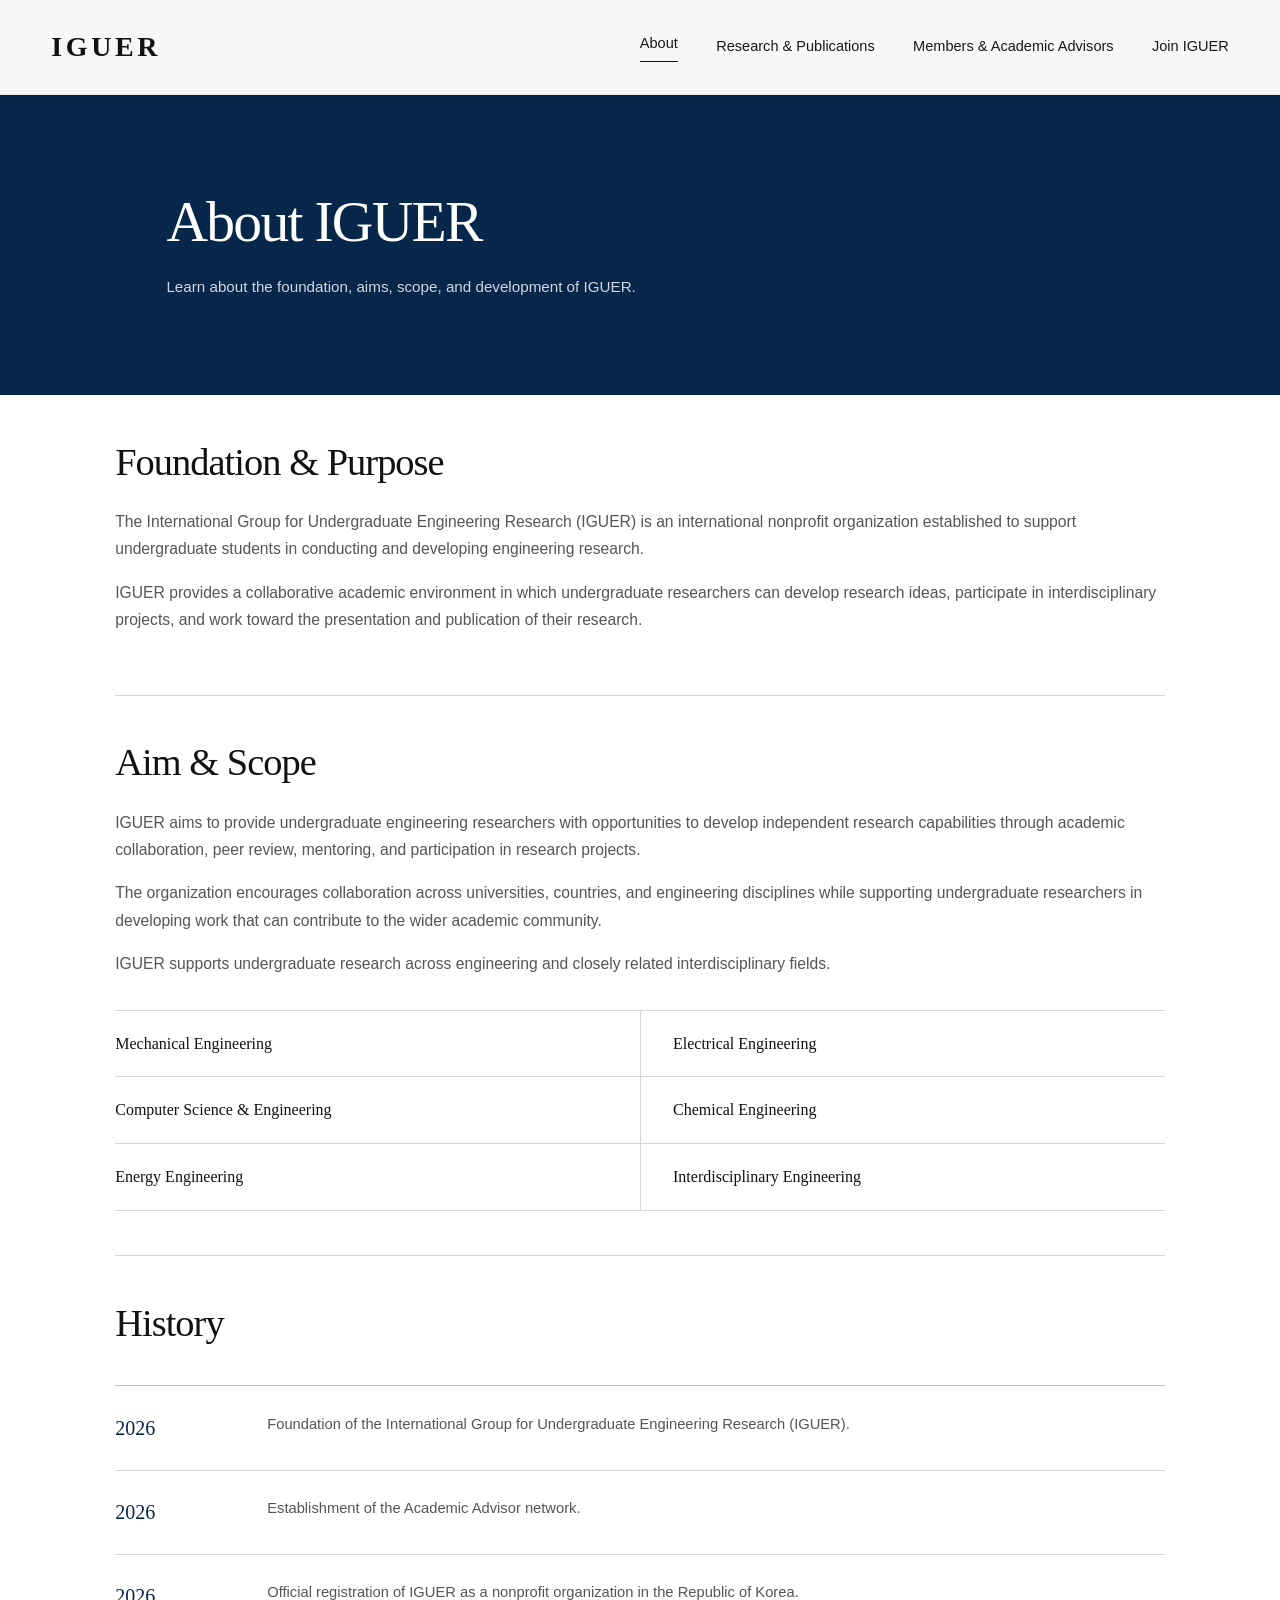
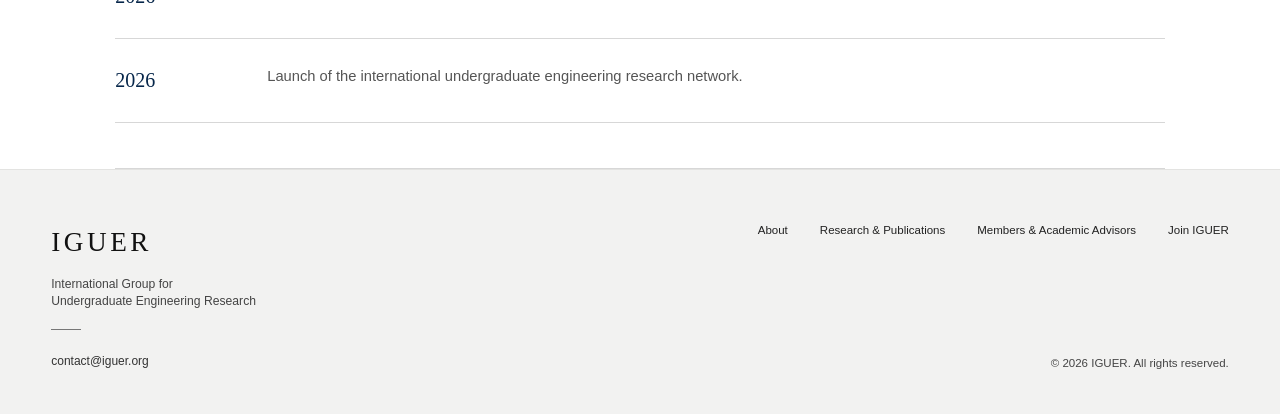
==== about.html @ 3808f903 "Update about.html" ====
<!DOCTYPE html>
<html lang="en">
<head>
    <meta charset="UTF-8">
    <meta name="viewport" content="width=device-width, initial-scale=1.0">

    <title>About IGUER | International Group for Undergraduate Engineering Research</title>

    <meta name="description"
          content="Learn about the foundation, aims, scope, and history of the International Group for Undergraduate Engineering Research (IGUER).">

    <link rel="stylesheet" href="style.css">
</head>

<body>

    <!-- TOP NAVIGATION -->
    <header class="site-header">
        <nav class="navbar">

            <a href="index.html" class="brand">IGUER</a>

            <div class="nav-links">
                <a href="about.html" class="active">About</a>
                <a href="research.html">Research &amp; Publications</a>
                <a href="members.html">Members &amp; Academic Advisors</a>
                <a href="#">Join IGUER</a>
            </div>

        </nav>
    </header>


    <!-- ABOUT HERO -->
    <section class="page-hero">
        <div class="page-hero-content">

            <h1>About IGUER</h1>

            <p>
                Learn about the foundation, aims, scope,
                and development of IGUER.
            </p>

        </div>
    </section>


    <!-- ABOUT CONTENT -->
    <main class="about-main">


        <!-- FOUNDATION & PURPOSE -->
        <section class="about-section">

            <div class="about-content">

                <h2>Foundation &amp; Purpose</h2>

                <p>
                    The International Group for Undergraduate Engineering
                    Research (IGUER) is an international nonprofit organization
                    established to support undergraduate students in conducting
                    and developing engineering research.
                </p>

                <p>
                    IGUER provides a collaborative academic environment in which
                    undergraduate researchers can develop research ideas,
                    participate in interdisciplinary projects, and work toward
                    the presentation and publication of their research.
                </p>

            </div>

        </section>


        <!-- AIM & SCOPE -->
        <section class="about-section">

            <div class="about-content">

                <h2>Aim &amp; Scope</h2>

                <p>
                    IGUER aims to provide undergraduate engineering researchers
                    with opportunities to develop independent research capabilities
                    through academic collaboration, peer review, mentoring, and
                    participation in research projects.
                </p>

                <p>
                    The organization encourages collaboration across universities,
                    countries, and engineering disciplines while supporting
                    undergraduate researchers in developing work that can contribute
                    to the wider academic community.
                </p>

                <p>
                    IGUER supports undergraduate research across engineering
                    and closely related interdisciplinary fields.
                </p>


                <!-- RESEARCH FIELDS -->
                <div class="scope-grid">

                    <div>Mechanical Engineering</div>

                    <div>Electrical Engineering</div>

                    <div>Computer Science &amp; Engineering</div>

                    <div>Chemical Engineering</div>

                    <div>Energy Engineering</div>

                    <div>Interdisciplinary Engineering</div>

                </div>

            </div>

        </section>


        <!-- HISTORY -->
        <section class="about-section">

            <div class="about-content">

                <h2>History</h2>

                <div class="timeline">


                    <div class="timeline-item">

                        <div class="timeline-year">
                            2026
                        </div>

                        <div class="timeline-description">
                            Foundation of the International Group for
                            Undergraduate Engineering Research (IGUER).
                        </div>

                    </div>


                    <div class="timeline-item">

                        <div class="timeline-year">
                            2026
                        </div>

                        <div class="timeline-description">
                            Establishment of the Academic Advisor network.
                        </div>

                    </div>


                    <div class="timeline-item">

                        <div class="timeline-year">
                            2026
                        </div>

                        <div class="timeline-description">
                            Official registration of IGUER as a nonprofit
                            organization in the Republic of Korea.
                        </div>

                    </div>


                    <div class="timeline-item">

                        <div class="timeline-year">
                            2026
                        </div>

                        <div class="timeline-description">
                            Launch of the international undergraduate
                            engineering research network.
                        </div>

                    </div>


                </div>

            </div>

        </section>


    </main>


    <!-- FOOTER -->
    <footer class="site-footer">

        <div class="footer-inner">


            <!-- ORGANIZATION -->
            <div class="footer-identity">

                <strong>IGUER</strong>

                <p>
                    International Group for<br>
                    Undergraduate Engineering Research
                </p>

                <div class="footer-line"></div>

                <a href="mailto:contact@iguer.org">
                    contact@iguer.org
                </a>

            </div>


            <!-- FOOTER NAVIGATION -->
            <div class="footer-right">

                <nav class="footer-nav">

                    <a href="about.html">
                        About
                    </a>

                    <a href="research.html">
                        Research &amp; Publications
                    </a>

                    <a href="members.html">
                        Members &amp; Academic Advisors
                    </a>

                    <a href="#">
                        Join IGUER
                    </a>

                </nav>


                <p class="copyright">
                    © 2026 IGUER. All rights reserved.
                </p>

            </div>


        </div>

    </footer>


</body>
</html>
---- style.css ----
/* =========================
   GLOBAL
========================= */

* {
    box-sizing: border-box;
    margin: 0;
    padding: 0;
}

html {
    scroll-behavior: smooth;
}

body {
    background: #ffffff;
    color: #111111;
    font-family: Arial, Helvetica, sans-serif;
    line-height: 1.6;
}

a {
    color: inherit;
}


/* =========================
   TOP HEADER
========================= */

.site-header {
    background: #f7f7f5;
    border-bottom: 1px solid #e5e5e2;
}

.navbar {
    width: min(1380px, 92%);
    height: 94px;
    margin: 0 auto;

    display: flex;
    align-items: center;
    justify-content: space-between;
}

.brand {
    color: #111111;
    font-family: Georgia, "Times New Roman", serif;
    font-size: 1.75rem;
    font-weight: 600;
    letter-spacing: 0.13em;
    text-decoration: none;
}

.nav-links {
    display: flex;
    align-items: center;
    gap: clamp(1.5rem, 3vw, 3.4rem);
}

.nav-links a {
    color: #181818;
    font-size: 0.91rem;
    font-weight: 400;
    text-decoration: none;
}

.nav-links a:hover {
    opacity: 0.55;
}


/* =========================
   HERO
========================= */

.hero {
    min-height: 600px;
    background: #06264a;
    color: #ffffff;

    display: flex;
    align-items: center;
}

.hero-content {
    width: min(1380px, 88%);
    margin: 0 auto;
    padding: 7rem 0;
}

.hero h1 {
    max-width: 950px;

    font-family: Georgia, "Times New Roman", serif;
    font-size: clamp(3.3rem, 5.3vw, 5.5rem);
    font-weight: 400;
    line-height: 1.08;
    letter-spacing: -0.035em;
}

.hero-line {
    width: 48px;
    height: 1px;

    margin: 2.7rem 0 2.5rem;

    background: rgba(255, 255, 255, 0.9);
}

.hero-description {
    max-width: 620px;

    color: rgba(255, 255, 255, 0.91);

    font-size: 1.05rem;
    font-weight: 400;
    line-height: 1.8;
}


/* =========================
   HOME GRID
========================= */

.home-grid {
    width: min(1420px, 92%);
    margin: 0 auto;

    display: grid;
    grid-template-columns: 1fr 1fr 1fr;
    gap: 4rem;

    padding: 5.5rem 0 6rem;
}

.home-column {
    min-width: 0;
}


/* =========================
   SECTION HEADINGS
========================= */

.section-header {
    min-height: 46px;

    display: flex;
    align-items: baseline;
    justify-content: space-between;
    gap: 1rem;
}

.section-header h2 {
    font-family: Georgia, "Times New Roman", serif;
    font-size: clamp(1.65rem, 2vw, 2.15rem);
    font-weight: 400;
    line-height: 1.15;
    letter-spacing: -0.025em;
}

.section-header a,
.bottom-link {
    color: #174d78;

    font-size: 0.75rem;
    font-weight: 500;
    white-space: nowrap;

    text-decoration: none;
}

.section-header a:hover,
.bottom-link:hover {
    text-decoration: underline;
}

.section-rule {
    width: 100%;
    height: 1px;

    margin: 1.4rem 0 0;

    background: #a9a9a9;
}

.item-rule {
    width: 100%;
    height: 1px;

    background: #dddddd;
}


/* =========================
   EVENT
========================= */

.event {
    min-height: 245px;

    display: grid;
    grid-template-columns: 105px 1fr;
    gap: 1.6rem;

    padding: 2.3rem 0;
}

.event-date {
    display: flex;
    flex-direction: column;
}

.month {
    font-family: Georgia, "Times New Roman", serif;
    font-size: 0.85rem;
}

.day {
    color: #163d66;

    font-family: Georgia, "Times New Roman", serif;
    font-size: 2rem;
    line-height: 1.2;
}

.year {
    margin-top: 0.45rem;

    font-family: Georgia, "Times New Roman", serif;
    font-size: 0.8rem;
}

.event-content h3 {
    font-family: Georgia, "Times New Roman", serif;
    font-size: 1.05rem;
    font-weight: 400;
    line-height: 1.45;
}

.event-content p {
    margin-top: 1.8rem;

    color: #666666;

    font-size: 0.76rem;
    line-height: 1.7;
}


/* =========================
   PUBLICATIONS
========================= */

.publication {
    padding: 1.9rem 0;
}

.publication h3 {
    font-family: Georgia, "Times New Roman", serif;
    font-size: 1rem;
    font-weight: 400;
    line-height: 1.4;
}

.journal {
    margin-top: 0.45rem;

    color: #555555;

    font-family: Georgia, "Times New Roman", serif;
    font-size: 0.78rem;
    font-style: italic;
}

.year-small {
    margin-top: 0.2rem;

    color: #555555;

    font-size: 0.75rem;
}


/* =========================
   RESEARCH
========================= */

.research {
    padding: 2rem 0;
}

.category {
    margin-bottom: 1.2rem;

    color: #174d78;

    font-size: 0.68rem;
    font-weight: 600;
    letter-spacing: 0.02em;
}

.research-title-row {
    display: flex;
    align-items: center;
    justify-content: space-between;
    gap: 1rem;
}

.research h3 {
    font-family: Georgia, "Times New Roman", serif;
    font-size: 1rem;
    font-weight: 400;
    line-height: 1.45;
}

.status {
    flex-shrink: 0;

    padding: 0.38rem 0.55rem;

    border: 1px solid #bcbcbc;
    border-radius: 2px;

    color: #333333;

    font-size: 0.61rem;
    font-weight: 500;
    letter-spacing: 0.03em;

    white-space: nowrap;
}

.bottom-link {
    display: inline-block;
    margin-top: 1.9rem;
}


/* =========================
   FOOTER
========================= */

.site-footer {
    background: #f2f2f1;
    border-top: 1px solid #e3e3e1;
}

.footer-inner {
    width: min(1420px, 92%);
    min-height: 230px;

    margin: 0 auto;
    padding: 3.2rem 0 2.6rem;

    display: flex;
    justify-content: space-between;
    gap: 4rem;
}

.footer-identity strong {
    display: block;

    color: #111111;

    font-family: Georgia, "Times New Roman", serif;
    font-size: 1.7rem;
    font-weight: 500;
    letter-spacing: 0.13em;
}

.footer-identity p {
    margin-top: 0.7rem;

    color: #444444;

    font-size: 0.76rem;
    line-height: 1.45;
}

.footer-line {
    width: 30px;
    height: 1px;

    margin: 1.1rem 0;

    background: #777777;
}

.footer-identity a {
    color: #333333;

    font-size: 0.75rem;

    text-decoration: none;
}

.footer-right {
    display: flex;
    flex-direction: column;
    align-items: flex-end;
    justify-content: space-between;
}

.footer-nav {
    display: flex;
    gap: 2rem;
}

.footer-nav a {
    color: #222222;

    font-size: 0.72rem;

    text-decoration: none;
}

.footer-nav a:hover {
    opacity: 0.55;
}

.copyright {
    color: #444444;
    font-size: 0.72rem;
}


/* =========================
   TABLET
========================= */

@media (max-width: 1100px) {

    .nav-links {
        gap: 1.25rem;
    }

    .nav-links a {
        font-size: 0.8rem;
    }

    .home-grid {
        grid-template-columns: 1fr 1fr;
    }

    .home-column:last-child {
        grid-column: 1 / -1;
    }

    .footer-nav {
        flex-wrap: wrap;
        justify-content: flex-end;
    }
}


/* =========================
   MOBILE
========================= */

@media (max-width: 760px) {

    .navbar {
        height: 76px;
    }

    .nav-links {
        display: none;
    }

    .hero {
        min-height: 520px;
    }

    .hero-content {
        width: 88%;
        padding: 5rem 0;
    }

    .hero h1 {
        font-size: clamp(2.6rem, 11vw, 4rem);
    }

    .hero-description {
        font-size: 0.95rem;
    }

    .home-grid {
        width: 88%;

        grid-template-columns: 1fr;
        gap: 5rem;

        padding: 4rem 0;
    }

    .home-column:last-child {
        grid-column: auto;
    }

    .footer-inner {
        width: 88%;

        flex-direction: column;
    }

    .footer-right {
        align-items: flex-start;
        gap: 2.5rem;
    }

    .footer-nav {
        display: none;
    }
}

/* =========================
   ABOUT PAGE
========================= */

.page-hero {
    min-height: 300px;
    background: #06264a;
    color: #ffffff;

    display: flex;
    align-items: center;
}

.page-hero-content {
    width: min(1380px, 74%);
    margin: 0 auto;
}

.page-hero h1 {
    font-family: Georgia, "Times New Roman", serif;
    font-size: clamp(3rem, 4.5vw, 4.8rem);
    font-weight: 400;
    line-height: 1.1;
    letter-spacing: -0.03em;
}

.page-hero p {
    max-width: 600px;
    margin-top: 1.3rem;

    color: rgba(255, 255, 255, 0.82);

    font-size: 0.95rem;
    line-height: 1.7;
}


/* ABOUT CONTENT */

.about-main {
    width: min(1380px, 82%);
    margin: 0 auto;
}

.about-section {
    padding: 2.8rem 0;
    border-bottom: 1px solid #d7d7d7;
}

.about-number {
    color: #888888;

    font-size: 0.72rem;
    font-weight: 600;
    letter-spacing: 0.12em;
}

.about-content {
    width: 100%;
    max-width: 1200px;
}

.about-content h2 {
    margin-bottom: 1.5rem;

    font-family: Georgia, "Times New Roman", serif;
    font-size: clamp(2rem, 3vw, 3rem);
    font-weight: 400;
    line-height: 1.15;
    letter-spacing: -0.025em;
}

.about-content > p {
    max-width: 1100px;
    margin-bottom: 1rem;

    color: #555555;
    font-size: 0.98rem;
    line-height: 1.75;
}

/* SCOPE */

.scope-grid {
    width: 100%;
    max-width: 1100px;

    display: grid;
    grid-template-columns: 1fr 1fr;

    margin-top: 2rem;

    border-top: 1px solid #d7d7d7;
}

.scope-grid div {
    padding: 1.25rem 0;

    border-bottom: 1px solid #d7d7d7;

    font-family: Georgia, "Times New Roman", serif;
    font-size: 1rem;
}

.scope-grid div:nth-child(odd) {
    padding-right: 2rem;
}

.scope-grid div:nth-child(even) {
    padding-left: 2rem;
    border-left: 1px solid #d7d7d7;
}


/* HISTORY */

.timeline {
    width: 100%;
    max-width: 1100px;

    margin-top: 2.5rem;

    border-top: 1px solid #bdbdbd;
}

.timeline-item {
    display: grid;
    grid-template-columns: 120px 1fr;
    gap: 2rem;

    padding: 1.6rem 0;

    border-bottom: 1px solid #d7d7d7;
}

.timeline-year {
    color: #06264a;

    font-family: Georgia, "Times New Roman", serif;
    font-size: 1.25rem;
}

.timeline-description {
    color: #555555;

    font-size: 0.92rem;
    line-height: 1.7;
}


/* ACTIVE NAVIGATION */

.nav-links a.active {
    padding-bottom: 0.35rem;
    border-bottom: 1px solid #111111;
}


/* ABOUT MOBILE */

@media (max-width: 760px) {

    .page-hero {
        min-height: 240px;
    }

    .page-hero-content,
    .about-main {
        width: 88%;
    }

    .page-hero h1 {
        font-size: 2.8rem;
    }

    .about-section {
        grid-template-columns: 1fr;
        gap: 1.2rem;

        padding: 4rem 0;
    }

    .scope-grid {
        grid-template-columns: 1fr;
    }

    .scope-grid div:nth-child(odd),
    .scope-grid div:nth-child(even) {
        padding-left: 0;
        padding-right: 0;
        border-left: none;
    }

    .timeline-item {
        grid-template-columns: 80px 1fr;
        gap: 1rem;
    }
}

/* =========================
   RESEARCH & PUBLICATIONS
========================= */

.research-main {
    width: min(1420px, 82%);
    margin: 0 auto;
    padding: 2.8rem 0 5rem;
}


/* MAJOR ACCORDION */

.major-accordion {
    border-bottom: 1px solid #cfcfcf;
}

.major-accordion:first-child {
    border-top: 1px solid #cfcfcf;
}

.major-accordion + .major-accordion {
    margin-top: 3.5rem;
}

.major-accordion summary {
    min-height: 82px;

    display: flex;
    align-items: center;
    justify-content: space-between;

    cursor: pointer;
    list-style: none;
}

.major-accordion summary::-webkit-details-marker {
    display: none;
}

.accordion-title {
    font-family: Georgia, "Times New Roman", serif;
    font-size: clamp(2rem, 3vw, 3rem);
    font-weight: 400;
    letter-spacing: -0.025em;
}

.accordion-toggle {
    position: relative;

    width: 26px;
    height: 26px;

    flex-shrink: 0;
}

.accordion-toggle::before,
.accordion-toggle::after {
    content: "";

    position: absolute;
    top: 50%;
    left: 50%;

    width: 18px;
    height: 1px;

    background: #333333;

    transform: translate(-50%, -50%);
}

.accordion-toggle::after {
    transform:
        translate(-50%, -50%)
        rotate(90deg);
}

.major-accordion[open] .accordion-toggle::after {
    display: none;
}

.accordion-content {
    padding-bottom: 1.8rem;
}


/* RESEARCH PROJECT */

.research-project {
    padding: 1.5rem 0;

    border-top: 1px solid #dddddd;
}

.research-project h2,
.publication-entry h2 {
    max-width: 1050px;

    font-family: Georgia, "Times New Roman", serif;
    font-size: clamp(1.3rem, 1.8vw, 1.7rem);
    font-weight: 400;
    line-height: 1.35;
}

.research-meta {
    display: grid;

    grid-template-columns:
        minmax(300px, 2fr)
        minmax(120px, 0.7fr)
        minmax(180px, 1fr)
        minmax(120px, 0.7fr);

    gap: 2.5rem;

    margin-top: 1.1rem;
}

.meta-label {
    display: block;

    margin-bottom: 0.45rem;

    color: #777777;

    font-size: 0.67rem;
    font-weight: 600;

    letter-spacing: 0.06em;
    text-transform: uppercase;
}

.research-meta p,
.publication-meta p {
    color: #454545;

    font-size: 0.9rem;
    line-height: 1.65;
}


/* PUBLICATIONS */

.publication-category {
    padding-top: 1.5rem;
}

.publication-category > h3 {
    margin-bottom: 0.8rem;

    color: #174d78;

    font-size: 0.7rem;
    font-weight: 600;

    letter-spacing: 0.08em;
    text-transform: uppercase;
}

.publication-entry {
    padding: 1.5rem 0;

    border-top: 1px solid #dddddd;
}

.publication-meta {
    display: grid;

    grid-template-columns:
        minmax(180px, 1fr)
        minmax(320px, 2fr)
        minmax(80px, 0.5fr)
        minmax(150px, 0.8fr);

    gap: 2.5rem;

    margin-top: 1.1rem;
}


/* MOBILE */

@media (max-width: 900px) {

    .research-meta,
    .publication-meta {
        grid-template-columns: 1fr 1fr;
    }

}


@media (max-width: 760px) {

    .research-main {
        width: 88%;
    }

    .major-accordion summary {
        min-height: 85px;
    }

    .accordion-title {
        font-size: 2rem;
    }

    .research-meta,
    .publication-meta {
        grid-template-columns: 1fr;
        gap: 1.2rem;
    }

    .research-project,
    .publication-entry {
        padding: 2rem 0;
    }
}

/* =========================
   MEMBERS & ADVISORS PAGE
========================= */

.members-main {
    width: min(1420px, 82%);
    margin: 0 auto;
    padding: 2.8rem 0 5rem;
}

.people-section {
    padding: 2.8rem 0;
    border-bottom: 1px solid #d2d2d2;
}

.people-section > h2 {
    margin-bottom: 1.6rem;

    font-family: Georgia, "Times New Roman", serif;
    font-size: clamp(2rem, 3vw, 3rem);
    font-weight: 400;
    letter-spacing: -0.025em;
}

.people-subsection > h3 {
    margin-bottom: 0.8rem;

    color: #174d78;

    font-size: 0.72rem;
    font-weight: 600;
    letter-spacing: 0.07em;
    text-transform: uppercase;
}


/* PERSON ROW */

.person-row {
    display: grid;

    grid-template-columns:
        minmax(200px, 1fr)
        minmax(300px, 1.5fr)
        minmax(350px, 2fr);

    gap: 3rem;

    padding: 1.5rem 0;

    border-top: 1px solid #dddddd;
}

.person-name {
    font-family: Georgia, "Times New Roman", serif;
    font-size: 1.2rem;
    line-height: 1.45;
}

.person-label {
    display: block;

    margin-bottom: 0.35rem;

    color: #777777;

    font-size: 0.66rem;
    font-weight: 600;
    letter-spacing: 0.06em;
    text-transform: uppercase;
}

.person-row p {
    color: #4f4f4f;

    font-size: 0.88rem;
    line-height: 1.6;
}


/* MEMBER ACCORDIONS */

.member-accordion {
    border-top: 1px solid #d5d5d5;
}

.member-accordion:last-child {
    border-bottom: 1px solid #d5d5d5;
}

.member-accordion summary {
    min-height: 74px;

    display: flex;
    align-items: center;
    justify-content: space-between;

    cursor: pointer;
    list-style: none;

    font-family: Georgia, "Times New Roman", serif;
    font-size: 1.25rem;
}

.member-accordion summary::-webkit-details-marker {
    display: none;
}

.member-toggle {
    position: relative;

    width: 22px;
    height: 22px;

    flex-shrink: 0;
}

.member-toggle::before,
.member-toggle::after {
    content: "";

    position: absolute;
    top: 50%;
    left: 50%;

    width: 16px;
    height: 1px;

    background: #333333;

    transform: translate(-50%, -50%);
}

.member-toggle::after {
    transform:
        translate(-50%, -50%)
        rotate(90deg);
}

.member-accordion[open] .member-toggle::after {
    display: none;
}

.member-list {
    padding-bottom: 1.2rem;
}


/* MOBILE */

@media (max-width: 900px) {

    .person-row {
        grid-template-columns: 1fr 1fr;
    }

    .person-name {
        grid-column: 1 / -1;
    }
}

@media (max-width: 760px) {

    .members-main {
        width: 88%;
    }

    .people-section {
        padding: 2.2rem 0;
    }

    .person-row {
        grid-template-columns: 1fr;
        gap: 1rem;
    }

    .person-name {
        grid-column: auto;
    }

    .member-accordion summary {
        min-height: 66px;
    }
}
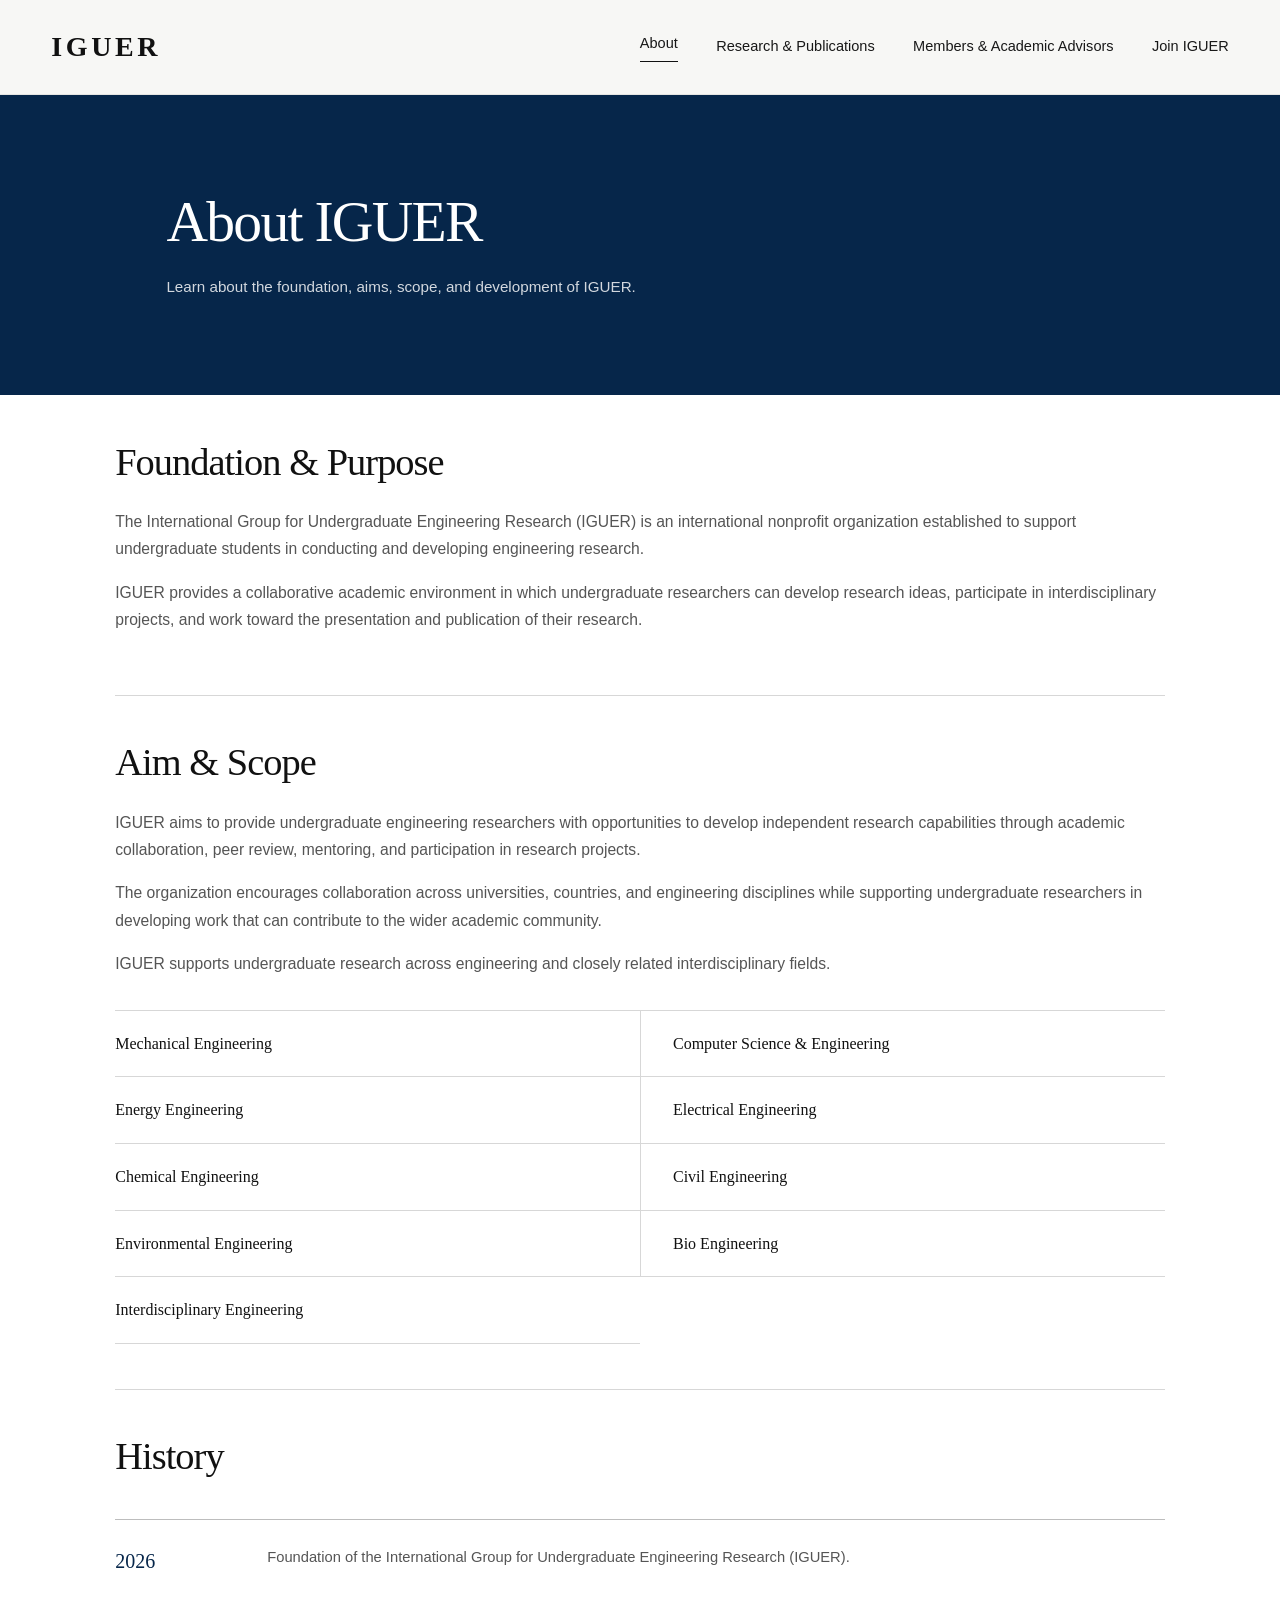
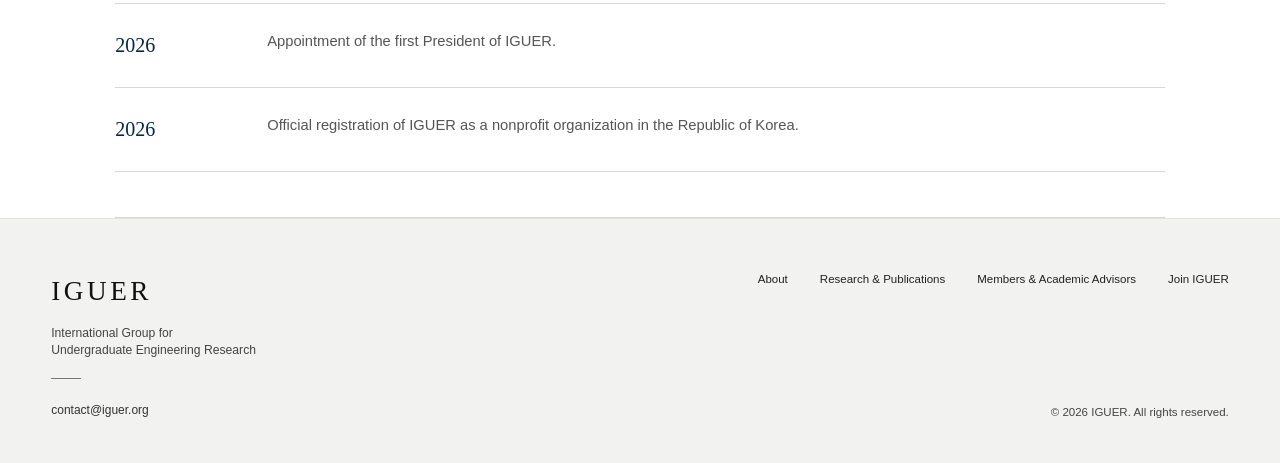
==== commit 9abf3612: "Update about.html" ====
--- a/about.html
+++ b/about.html
@@ -24,7 +24,7 @@
                 <a href="about.html" class="active">About</a>
                 <a href="research.html">Research &amp; Publications</a>
                 <a href="members.html">Members &amp; Academic Advisors</a>
-                <a href="#">Join IGUER</a>
+                <a href="join.html">Join IGUER</a>
             </div>
 
         </nav>
@@ -107,17 +107,17 @@
                 <div class="scope-grid">
 
                     <div>Mechanical Engineering</div>
-
+                    <div>Computer Science &amp; Engineering</div>
+                    <div>Energy Engineering</div>
+                
                     <div>Electrical Engineering</div>
-
-                    <div>Computer Science &amp; Engineering</div>
-
                     <div>Chemical Engineering</div>
-
-                    <div>Energy Engineering</div>
-
+                    <div>Civil Engineering</div>
+                
+                    <div>Environmental Engineering</div>
+                    <div>Bio Engineering</div>
                     <div>Interdisciplinary Engineering</div>
-
+                
                 </div>
 
             </div>
@@ -134,62 +134,34 @@
 
                 <div class="timeline">
 
-
                     <div class="timeline-item">
-
-                        <div class="timeline-year">
-                            2026
-                        </div>
-
+                        <div class="timeline-year">2026</div>
+                
                         <div class="timeline-description">
                             Foundation of the International Group for
                             Undergraduate Engineering Research (IGUER).
                         </div>
-
                     </div>
-
-
+                
+                
                     <div class="timeline-item">
-
-                        <div class="timeline-year">
-                            2026
+                        <div class="timeline-year">2026</div>
+                
+                        <div class="timeline-description">
+                            Appointment of the first President of IGUER.
                         </div>
-
-                        <div class="timeline-description">
-                            Establishment of the Academic Advisor network.
-                        </div>
-
                     </div>
-
-
+                
+                
                     <div class="timeline-item">
-
-                        <div class="timeline-year">
-                            2026
-                        </div>
-
+                        <div class="timeline-year">2026</div>
+                
                         <div class="timeline-description">
                             Official registration of IGUER as a nonprofit
                             organization in the Republic of Korea.
                         </div>
-
                     </div>
-
-
-                    <div class="timeline-item">
-
-                        <div class="timeline-year">
-                            2026
-                        </div>
-
-                        <div class="timeline-description">
-                            Launch of the international undergraduate
-                            engineering research network.
-                        </div>
-
-                    </div>
-
-
+                
                 </div>
 
             </div>
@@ -242,7 +214,7 @@
                         Members &amp; Academic Advisors
                     </a>
 
-                    <a href="#">
+                    <a href="join.html">
                         Join IGUER
                     </a>
 
--- a/style.css
+++ b/style.css
@@ -194,60 +194,39 @@
 
 
 /* =========================
-   EVENT
-========================= */
-
-.event {
-    min-height: 245px;
-
-    display: grid;
-    grid-template-columns: 105px 1fr;
-    gap: 1.6rem;
-
-    padding: 2.3rem 0;
-}
-
-.event-date {
-    display: flex;
-    flex-direction: column;
-}
-
-.month {
-    font-family: Georgia, "Times New Roman", serif;
-    font-size: 0.85rem;
-}
-
-.day {
-    color: #163d66;
-
-    font-family: Georgia, "Times New Roman", serif;
-    font-size: 2rem;
-    line-height: 1.2;
-}
-
-.year {
-    margin-top: 0.45rem;
-
-    font-family: Georgia, "Times New Roman", serif;
-    font-size: 0.8rem;
-}
-
-.event-content h3 {
+   NEWS & UPDATES
+========================= */
+
+.news-item {
+    padding: 1.7rem 0;
+}
+
+.news-date {
+    margin-bottom: 0.7rem;
+
+    color: #174d78;
+
+    font-size: 0.67rem;
+    font-weight: 600;
+    letter-spacing: 0.07em;
+    text-transform: uppercase;
+}
+
+.news-item h3 {
     font-family: Georgia, "Times New Roman", serif;
     font-size: 1.05rem;
     font-weight: 400;
     line-height: 1.45;
 }
 
-.event-content p {
-    margin-top: 1.8rem;
+.news-description {
+    margin-top: 0.7rem;
 
     color: #666666;
 
-    font-size: 0.76rem;
-    line-height: 1.7;
-}
-
+    font-size: 0.78rem;
+    line-height: 1.65;
+}
 
 /* =========================
    PUBLICATIONS
@@ -1117,3 +1096,280 @@
         min-height: 66px;
     }
 }
+
+/* =========================
+   JOIN IGUER
+========================= */
+
+.join-main {
+    width: min(1420px, 82%);
+    margin: 0 auto;
+    padding-bottom: 5rem;
+}
+
+.join-section {
+    padding: 3.2rem 0;
+    border-bottom: 1px solid #d2d2d2;
+}
+
+.join-section-heading {
+    max-width: 1100px;
+    margin-bottom: 2rem;
+}
+
+.join-section-heading h2 {
+    font-family: Georgia, "Times New Roman", serif;
+    font-size: clamp(2rem, 3vw, 3rem);
+    font-weight: 400;
+    line-height: 1.15;
+    letter-spacing: -0.025em;
+}
+
+.join-section-heading > p {
+    max-width: 850px;
+    margin-top: 0.8rem;
+
+    color: #666666;
+    font-size: 0.9rem;
+    line-height: 1.7;
+}
+
+
+/* MEMBERSHIP STRUCTURE */
+
+.membership-levels {
+    border-top: 1px solid #cfcfcf;
+}
+
+.membership-level {
+    display: grid;
+    grid-template-columns: minmax(220px, 0.8fr) minmax(400px, 2.2fr);
+    gap: 4rem;
+
+    padding: 1.45rem 0;
+    border-bottom: 1px solid #dddddd;
+}
+
+.membership-name h3 {
+    font-family: Georgia, "Times New Roman", serif;
+    font-size: 1.2rem;
+    font-weight: 400;
+}
+
+.membership-description {
+    max-width: 850px;
+}
+
+.membership-description p {
+    color: #555555;
+    font-size: 0.9rem;
+    line-height: 1.7;
+}
+
+.membership-note {
+    max-width: 900px;
+    margin-top: 1.5rem;
+
+    color: #666666;
+    font-size: 0.82rem;
+    line-height: 1.7;
+}
+
+
+/* APPLICATION FORM */
+
+.application-form {
+    max-width: 1100px;
+}
+
+.form-grid {
+    display: grid;
+    grid-template-columns: 1fr 1fr;
+    gap: 1.7rem 2.5rem;
+}
+
+.form-field {
+    min-width: 0;
+}
+
+.form-wide {
+    grid-column: 1 / -1;
+}
+
+.form-field label,
+.form-field legend {
+    display: block;
+
+    margin-bottom: 0.5rem;
+
+    color: #222222;
+    font-size: 0.78rem;
+    font-weight: 600;
+}
+
+.form-field input[type="text"],
+.form-field input[type="email"],
+.form-field input[type="url"],
+.form-field select,
+.form-field textarea {
+    width: 100%;
+
+    padding: 0.85rem 0.9rem;
+
+    background: #ffffff;
+    border: 1px solid #cfcfcf;
+    border-radius: 0;
+
+    color: #222222;
+    font-family: Arial, Helvetica, sans-serif;
+    font-size: 0.9rem;
+
+    outline: none;
+}
+
+.form-field textarea {
+    resize: vertical;
+    min-height: 125px;
+}
+
+.form-field input:focus,
+.form-field select:focus,
+.form-field textarea:focus {
+    border-color: #06264a;
+}
+
+.field-description {
+    margin-top: 0.45rem;
+
+    color: #777777;
+    font-size: 0.76rem;
+    line-height: 1.6;
+}
+
+
+/* RADIO */
+
+.radio-field {
+    padding: 1.3rem 0;
+
+    border: 0;
+    border-top: 1px solid #dddddd;
+    border-bottom: 1px solid #dddddd;
+}
+
+.radio-field legend {
+    padding-top: 1rem;
+}
+
+.radio-options {
+    display: flex;
+    gap: 2rem;
+
+    margin-top: 0.9rem;
+}
+
+.radio-options label {
+    display: flex;
+    align-items: center;
+    gap: 0.45rem;
+
+    margin: 0;
+
+    font-weight: 400;
+}
+
+
+/* OPTIONAL */
+
+.optional-heading {
+    margin-top: 1rem;
+    padding-top: 1.8rem;
+
+    border-top: 1px solid #cfcfcf;
+}
+
+.optional-heading h3 {
+    font-family: Georgia, "Times New Roman", serif;
+    font-size: 1.3rem;
+    font-weight: 400;
+}
+
+.optional-heading p {
+    max-width: 850px;
+    margin-top: 0.6rem;
+
+    color: #666666;
+    font-size: 0.82rem;
+    line-height: 1.7;
+}
+
+.optional-label {
+    margin-left: 0.5rem;
+
+    color: #888888;
+    font-size: 0.68rem;
+    font-weight: 400;
+    text-transform: uppercase;
+}
+
+
+/* SUBMIT */
+
+.form-submit {
+    margin-top: 2.5rem;
+}
+
+.form-submit button {
+    padding: 0.9rem 1.8rem;
+
+    background: #06264a;
+    border: 1px solid #06264a;
+
+    color: #ffffff;
+
+    font-family: Arial, Helvetica, sans-serif;
+    font-size: 0.82rem;
+
+    cursor: pointer;
+}
+
+.form-submit button:hover {
+    background: #ffffff;
+    color: #06264a;
+}
+
+.form-submit p {
+    max-width: 700px;
+    margin-top: 0.9rem;
+
+    color: #777777;
+    font-size: 0.72rem;
+    line-height: 1.6;
+}
+
+
+/* MOBILE */
+
+@media (max-width: 760px) {
+
+    .join-main {
+        width: 88%;
+    }
+
+    .join-section {
+        padding: 2.5rem 0;
+    }
+
+    .membership-level {
+        grid-template-columns: 1fr;
+        gap: 0.6rem;
+    }
+
+    .form-grid {
+        grid-template-columns: 1fr;
+    }
+
+    .form-wide {
+        grid-column: auto;
+    }
+}
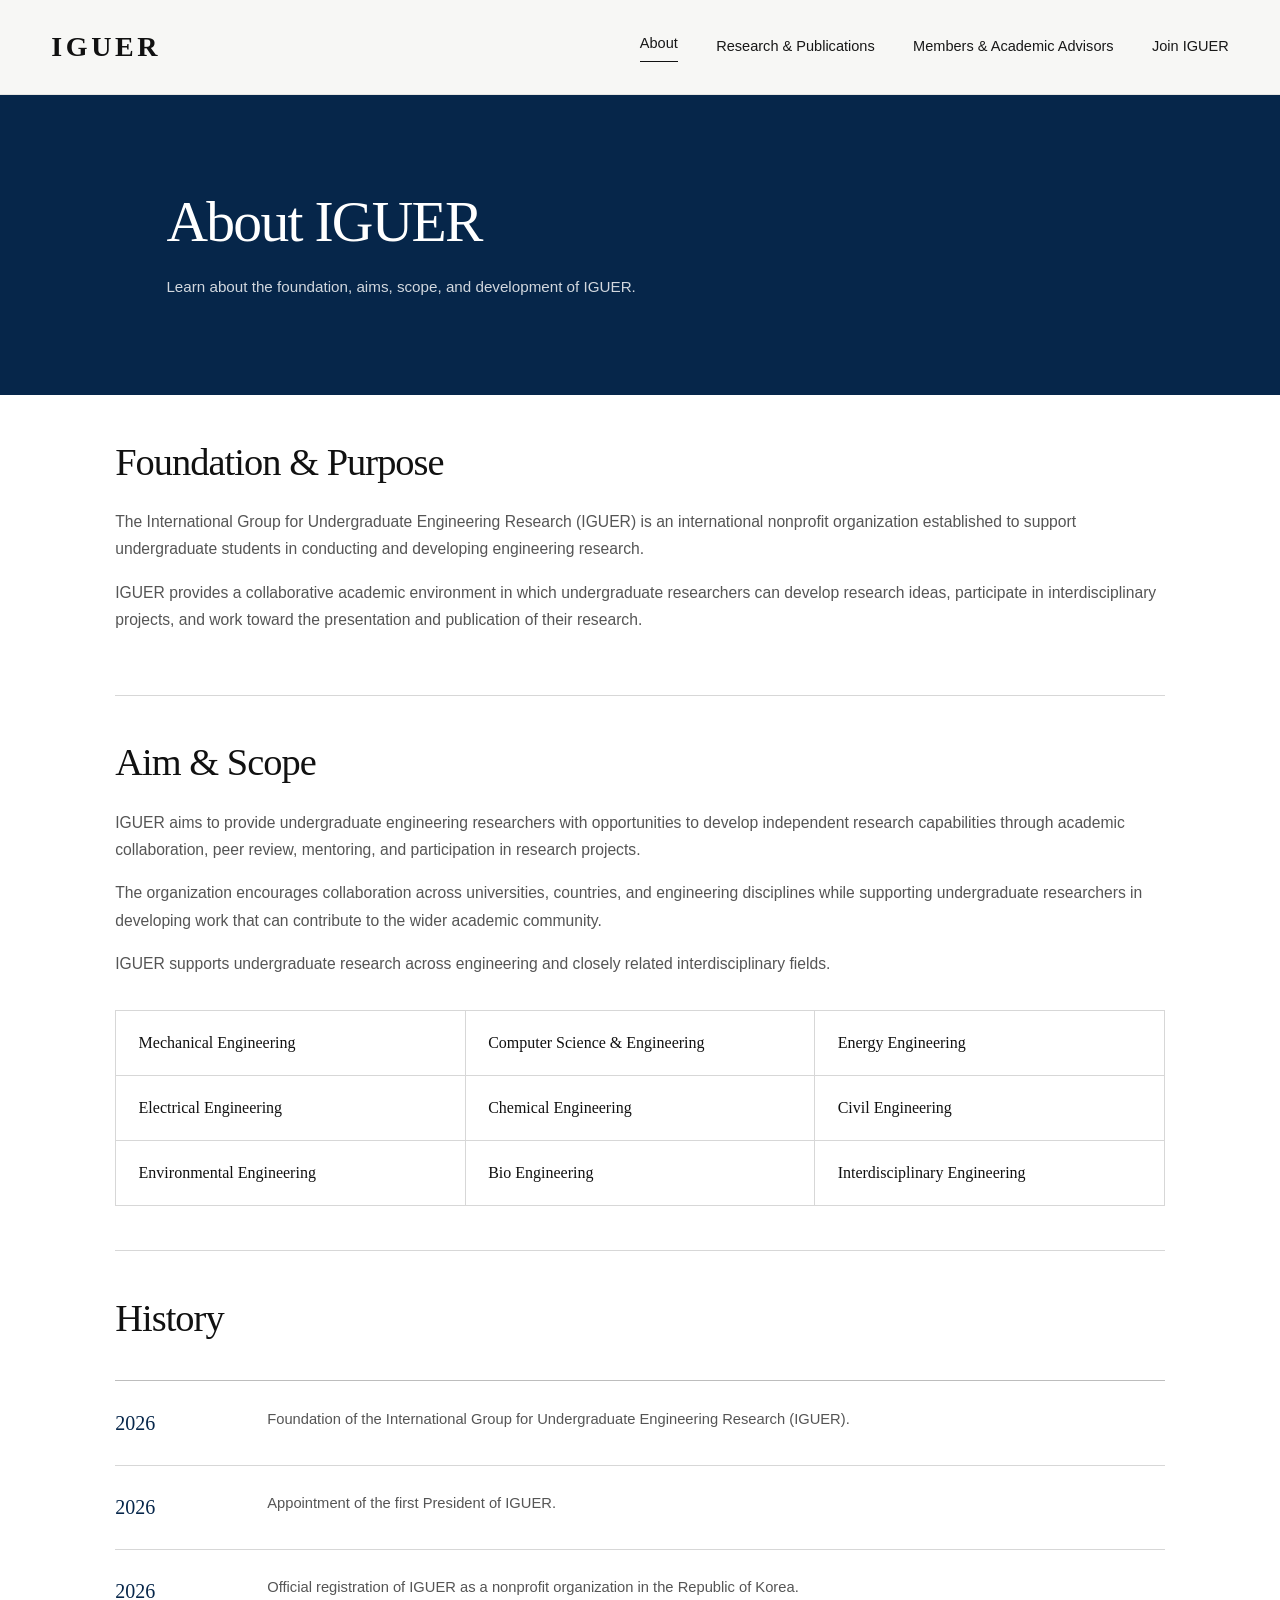
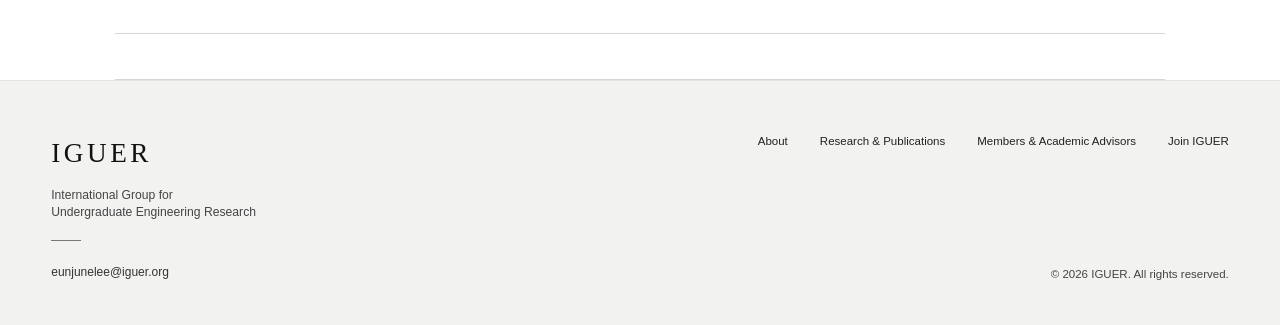
==== commit a28d333a: "Update about.html" ====
--- a/about.html
+++ b/about.html
@@ -191,7 +191,7 @@
                 <div class="footer-line"></div>
 
                 <a href="mailto:contact@iguer.org">
-                    contact@iguer.org
+                    eunjunelee@iguer.org
                 </a>
 
             </div>
--- a/style.css
+++ b/style.css
@@ -582,29 +582,22 @@
     max-width: 1100px;
 
     display: grid;
-    grid-template-columns: 1fr 1fr;
+    grid-template-columns: repeat(3, 1fr);
 
     margin-top: 2rem;
 
     border-top: 1px solid #d7d7d7;
+    border-left: 1px solid #d7d7d7;
 }
 
 .scope-grid div {
-    padding: 1.25rem 0;
-
+    padding: 1.2rem 1.4rem;
+
+    border-right: 1px solid #d7d7d7;
     border-bottom: 1px solid #d7d7d7;
 
     font-family: Georgia, "Times New Roman", serif;
     font-size: 1rem;
-}
-
-.scope-grid div:nth-child(odd) {
-    padding-right: 2rem;
-}
-
-.scope-grid div:nth-child(even) {
-    padding-left: 2rem;
-    border-left: 1px solid #d7d7d7;
 }
 
 
@@ -678,13 +671,6 @@
 
     .scope-grid {
         grid-template-columns: 1fr;
-    }
-
-    .scope-grid div:nth-child(odd),
-    .scope-grid div:nth-child(even) {
-        padding-left: 0;
-        padding-right: 0;
-        border-left: none;
     }
 
     .timeline-item {
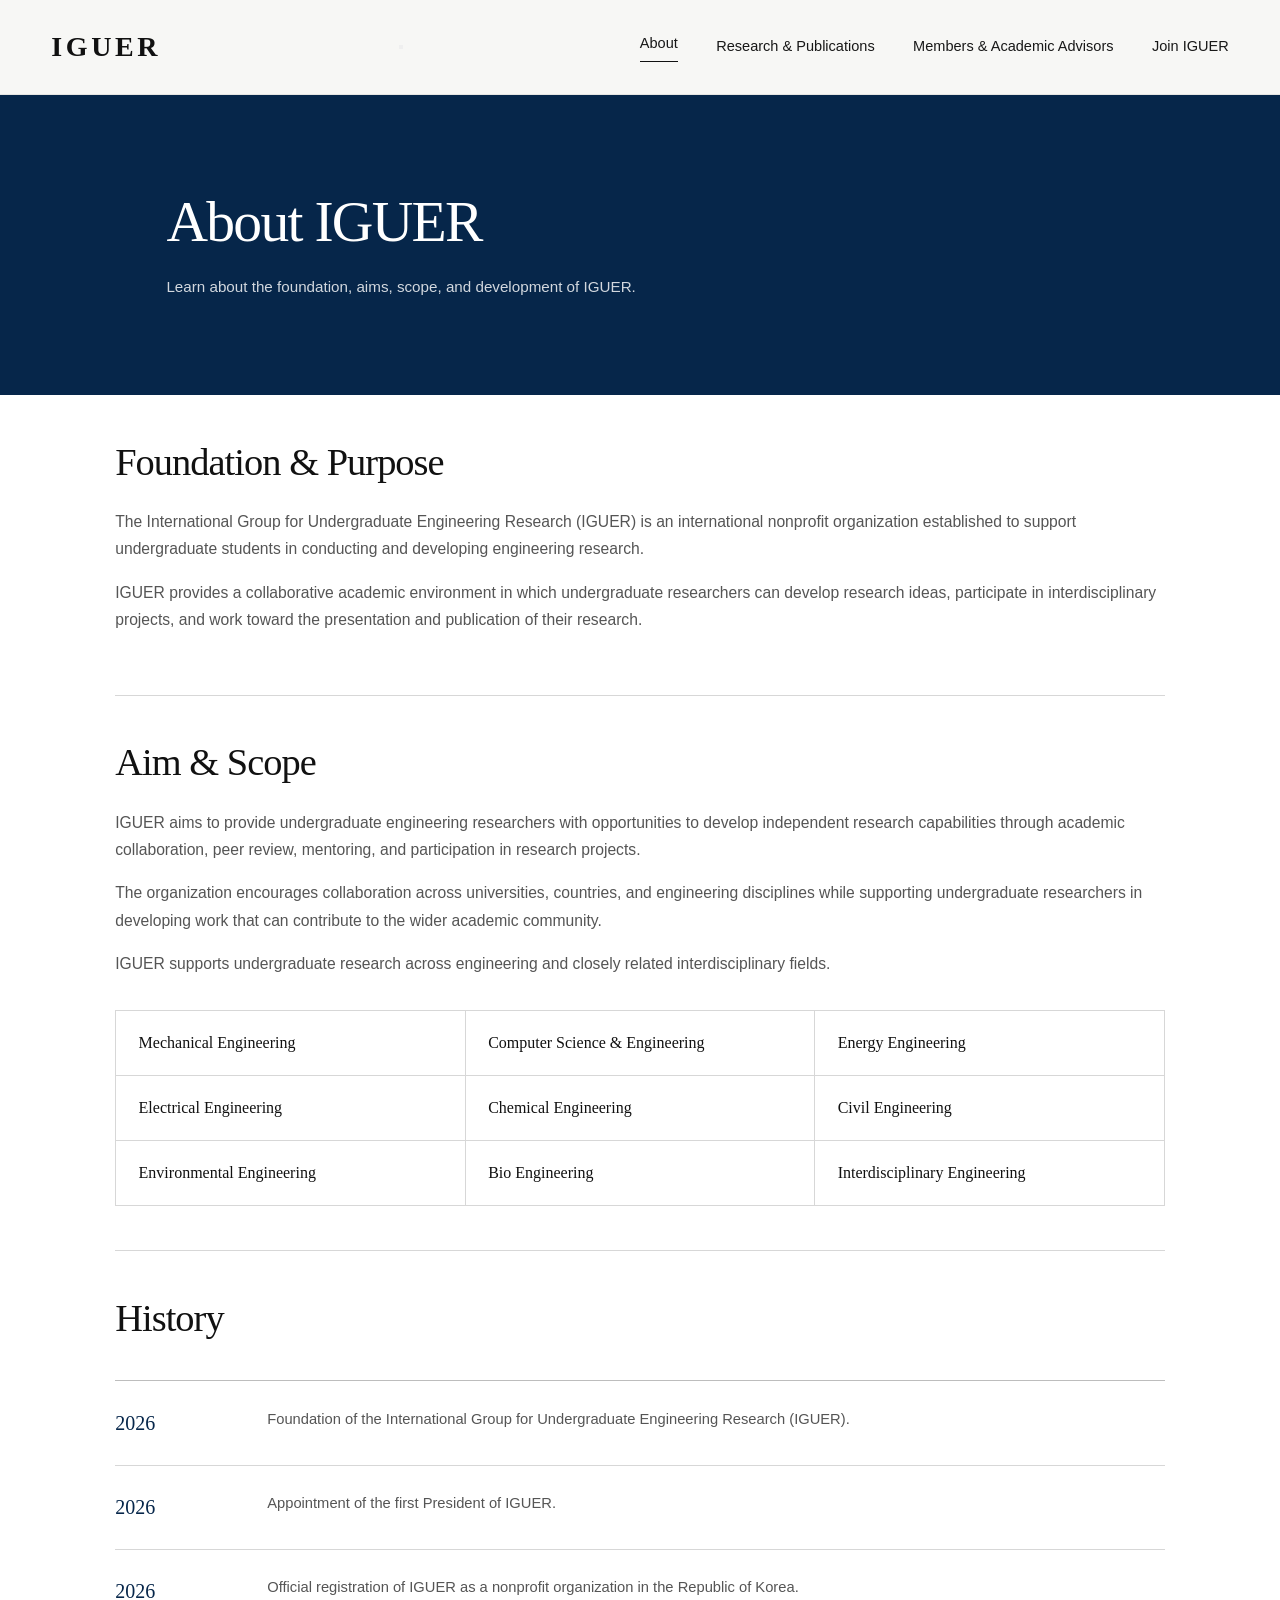
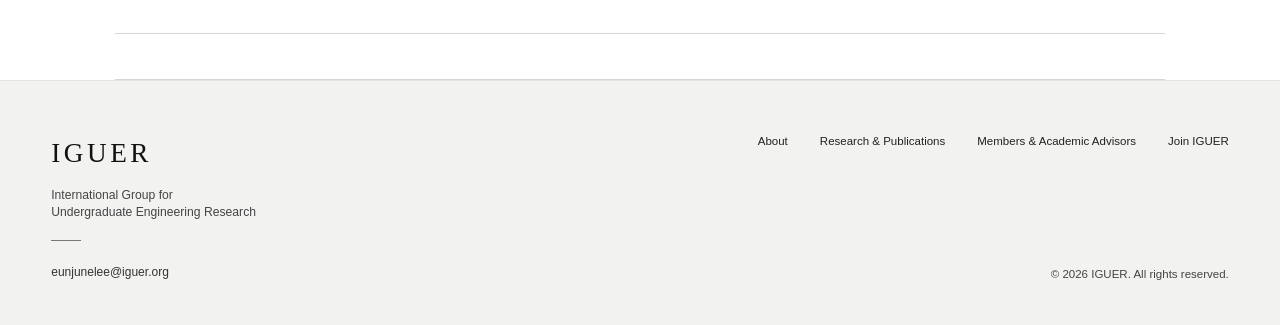
==== commit a93a71a5: "Update about.html" ====
--- a/about.html
+++ b/about.html
@@ -20,6 +20,12 @@
 
             <a href="index.html" class="brand">IGUER</a>
 
+            <button class="menu-toggle" aria-label="Open navigation menu">
+                <span></span>
+                <span></span>
+                <span></span>
+            </button>
+
             <div class="nav-links">
                 <a href="about.html" class="active">About</a>
                 <a href="research.html">Research &amp; Publications</a>
@@ -232,6 +238,14 @@
 
     </footer>
 
-
+    <script>
+        const menuToggle = document.querySelector('.menu-toggle');
+        const navLinks = document.querySelector('.nav-links');
+    
+        menuToggle.addEventListener('click', function () {
+            navLinks.classList.toggle('open');
+        });
+    </script>
+    
 </body>
 </html>
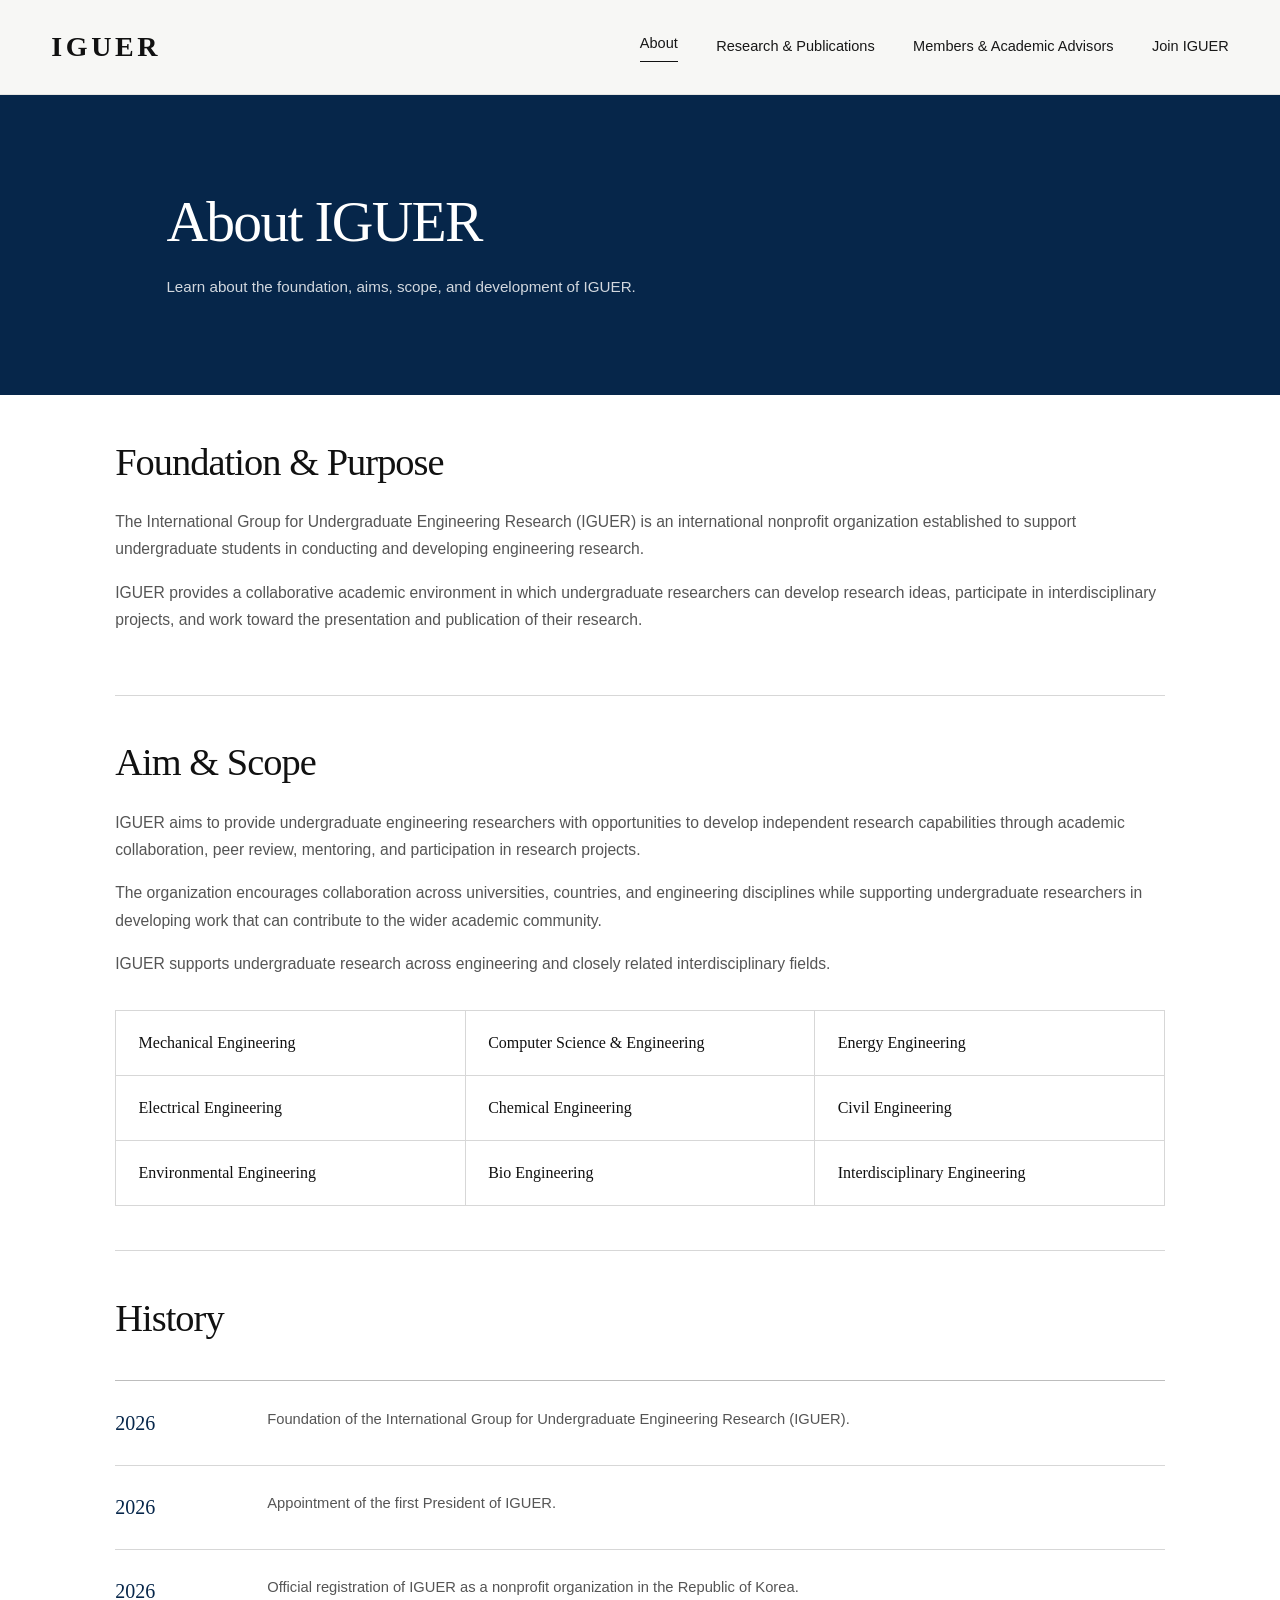
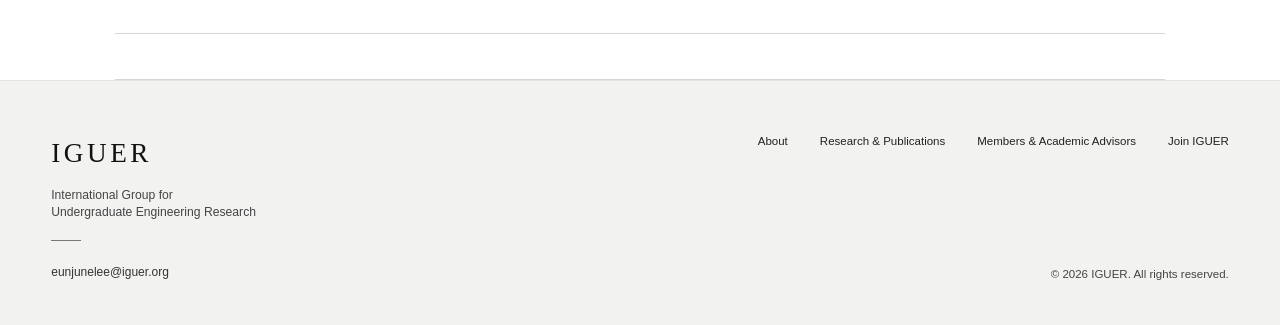
==== commit 1ea9f3c7: "Update about.html" ====
--- a/about.html
+++ b/about.html
@@ -196,7 +196,7 @@
 
                 <div class="footer-line"></div>
 
-                <a href="mailto:contact@iguer.org">
+                <a href="mailto:eunjunelee@iguer.org">
                     eunjunelee@iguer.org
                 </a>
 
--- a/style.css
+++ b/style.css
@@ -69,6 +69,34 @@
     opacity: 0.55;
 }
 
+/* =========================
+   MOBILE MENU BUTTON
+========================= */
+
+.menu-toggle {
+    display: none;
+
+    width: 30px;
+    height: 24px;
+
+    padding: 0;
+
+    background: none;
+    border: none;
+
+    cursor: pointer;
+}
+
+.menu-toggle span {
+    display: block;
+
+    width: 100%;
+    height: 1px;
+
+    margin: 6px 0;
+
+    background: #111111;
+}
 
 /* =========================
    HERO
@@ -443,10 +471,59 @@
     .navbar {
         height: 76px;
     }
-
-    .nav-links {
-        display: none;
-    }
+   
+   .menu-toggle {
+       display: block;
+   }
+   
+   .navbar {
+       position: relative;
+   }
+   
+   .nav-links {
+       position: absolute;
+   
+       top: 76px;
+       left: -6vw;
+   
+       width: 100vw;
+   
+       display: none;
+       flex-direction: column;
+       align-items: flex-start;
+   
+       gap: 0;
+   
+       padding: 1.2rem 6vw 1.5rem;
+   
+       background: #f7f7f5;
+   
+       border-top: 1px solid #e5e5e2;
+       border-bottom: 1px solid #e5e5e2;
+   
+       z-index: 1000;
+   }
+   
+   .nav-links.open {
+       display: flex;
+   }
+   
+   .nav-links a {
+       width: 100%;
+   
+       padding: 0.9rem 0;
+   
+       color: #111111;
+   
+       font-size: 0.88rem;
+   
+       border-bottom: 1px solid #e1e1df;
+   }
+   
+   .nav-links a:last-child {
+       border-bottom: none;
+   }
+
 
     .hero {
         min-height: 520px;
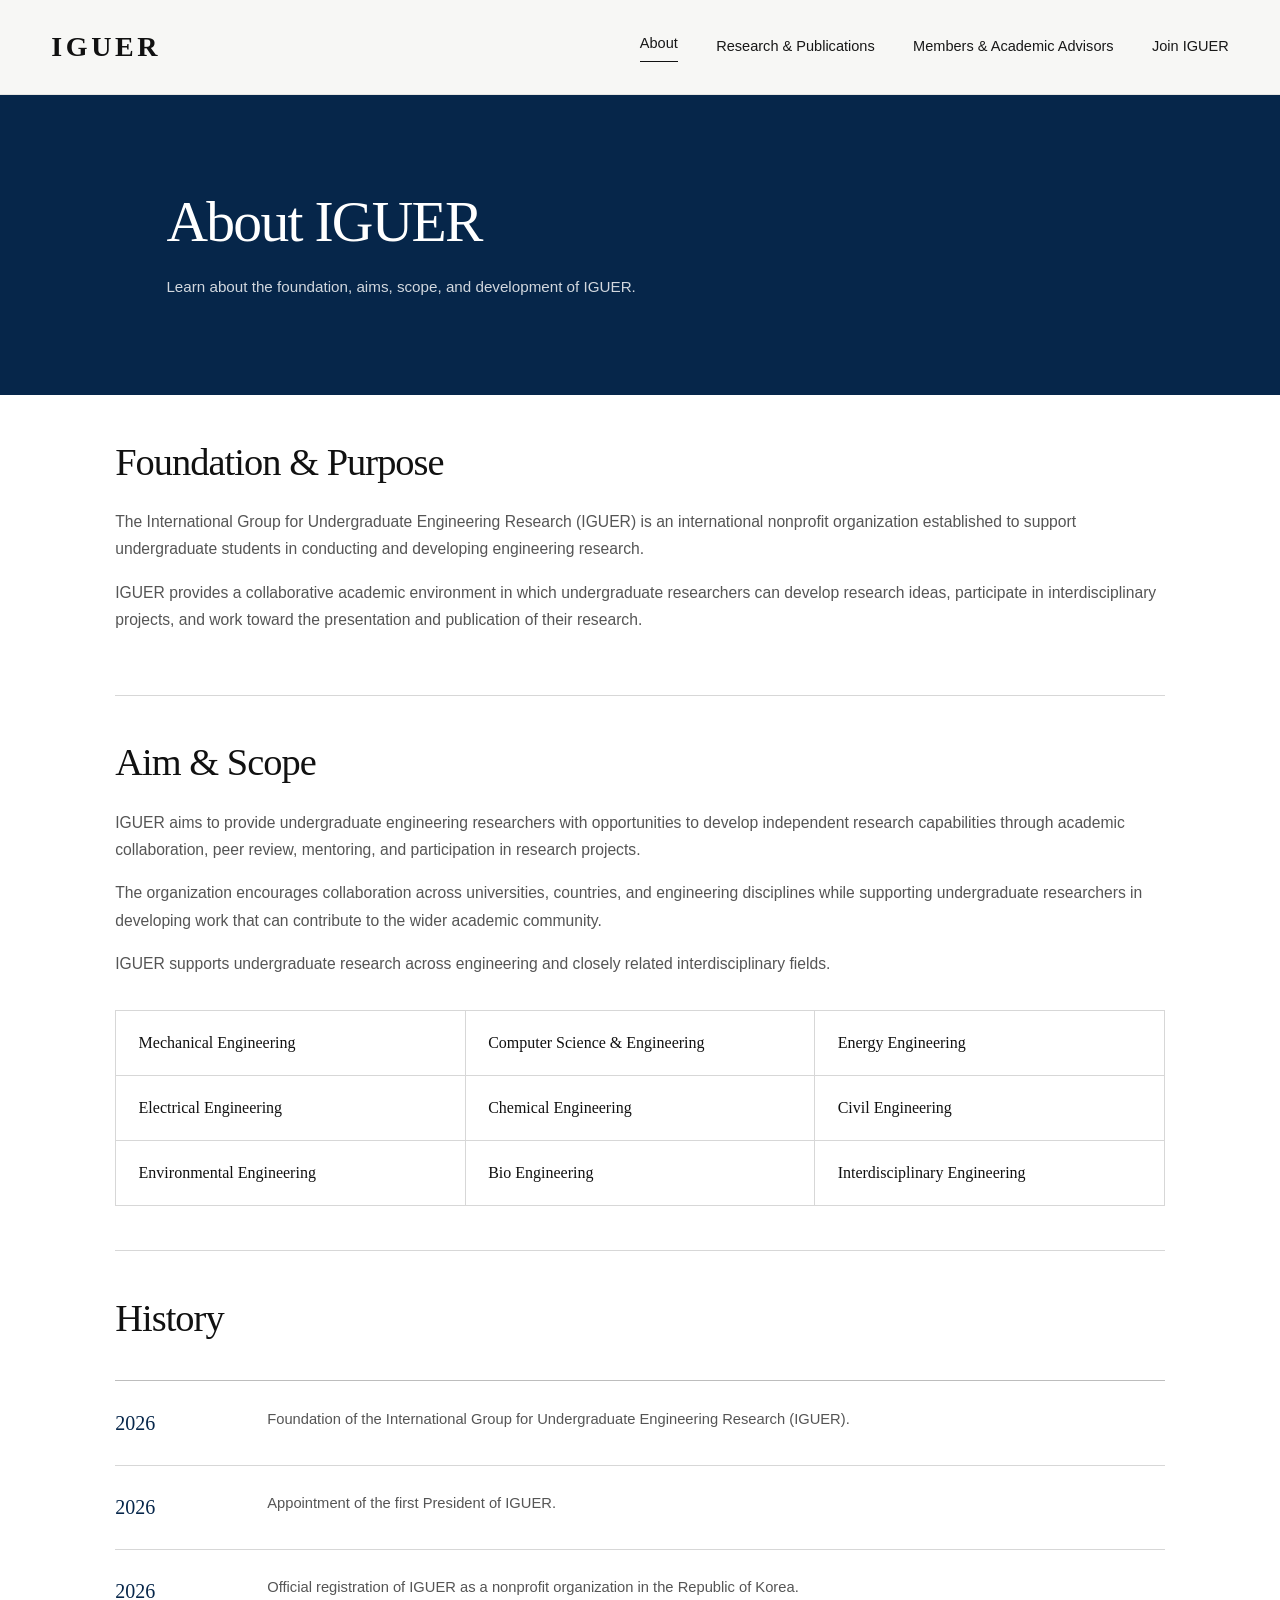
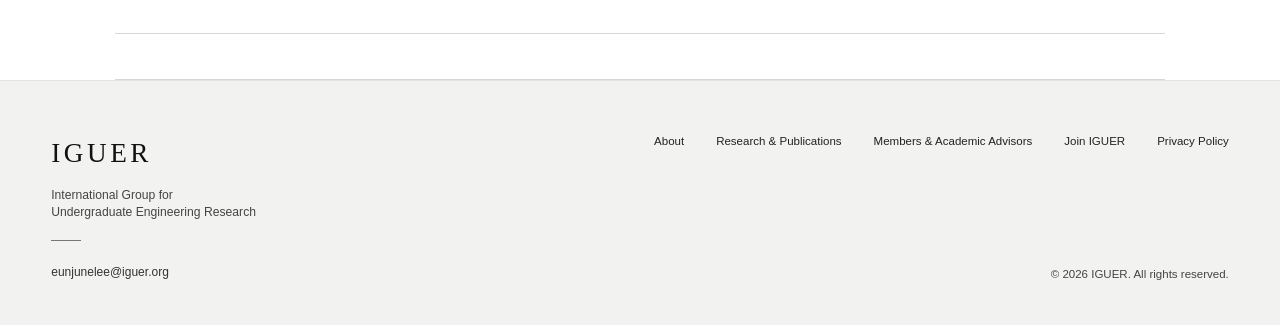
==== commit 40144cfd: "Update about.html" ====
--- a/about.html
+++ b/about.html
@@ -223,6 +223,7 @@
                     <a href="join.html">
                         Join IGUER
                     </a>
+                    <a href="privacy.html">Privacy Policy</a>
 
                 </nav>
 
--- a/style.css
+++ b/style.css
@@ -1375,6 +1375,142 @@
     text-transform: uppercase;
 }
 
+/* =========================
+   MEMBERSHIP FEE NOTICE
+========================= */
+
+.membership-fee-notice {
+    margin-top: 2.5rem;
+    margin-bottom: 2.5rem;
+    padding-bottom: 2.5rem;
+    border-bottom: 1px solid #d8d8d5;
+}
+
+.membership-fee-notice h3 {
+    margin: 0 0 0.6rem;
+
+    font-size: 1rem;
+    font-weight: 600;
+
+    color: #111111;
+}
+
+.membership-fee-notice p {
+    margin: 0 0 0.35rem;
+
+    font-size: 0.9rem;
+    line-height: 1.65;
+
+    color: #666666;
+}
+
+.membership-fee-notice p:last-child {
+    margin-bottom: 0;
+}
+
+.membership-fee-notice .fee-note {
+    color: #666666;
+}
+
+/* =========================
+   PRIVACY CONSENT
+========================= */
+
+.privacy-consent {
+    margin-top: 2.5rem;
+    padding-top: 1.8rem;
+    border-top: 1px solid #d8d8d5;
+}
+
+.privacy-notice-button {
+    padding: 0;
+
+    background: none;
+    border: none;
+
+    font-family: inherit;
+    font-size: 0.9rem;
+    font-weight: 600;
+
+    color: #172a46;
+
+    cursor: pointer;
+}
+
+.privacy-notice-button:hover {
+    text-decoration: underline;
+}
+
+.privacy-notice {
+    display: none;
+
+    margin-top: 1.5rem;
+    padding: 1.5rem;
+
+    background: #f7f7f5;
+    border: 1px solid #dededb;
+}
+
+.privacy-notice.open {
+    display: block;
+}
+
+.privacy-notice h3 {
+    margin: 0 0 1.5rem;
+
+    font-family: Georgia, "Times New Roman", serif;
+    font-size: 1.15rem;
+    font-weight: 500;
+
+    color: #111111;
+}
+
+.privacy-block {
+    margin-bottom: 1.3rem;
+}
+
+.privacy-block:last-child {
+    margin-bottom: 0;
+}
+
+.privacy-block h4 {
+    margin: 0 0 0.4rem;
+
+    font-size: 0.85rem;
+    font-weight: 600;
+
+    color: #222222;
+}
+
+.privacy-block p {
+    margin: 0 0 0.7rem;
+
+    font-size: 0.85rem;
+    line-height: 1.65;
+
+    color: #666666;
+}
+
+.privacy-checkbox {
+    display: flex;
+    align-items: flex-start;
+
+    gap: 0.7rem;
+
+    margin-top: 1.4rem;
+
+    font-size: 0.85rem;
+    line-height: 1.55;
+
+    color: #444444;
+
+    cursor: pointer;
+}
+
+.privacy-checkbox input {
+    margin-top: 0.25rem;
+    flex-shrink: 0;
+}
 
 /* SUBMIT */
 
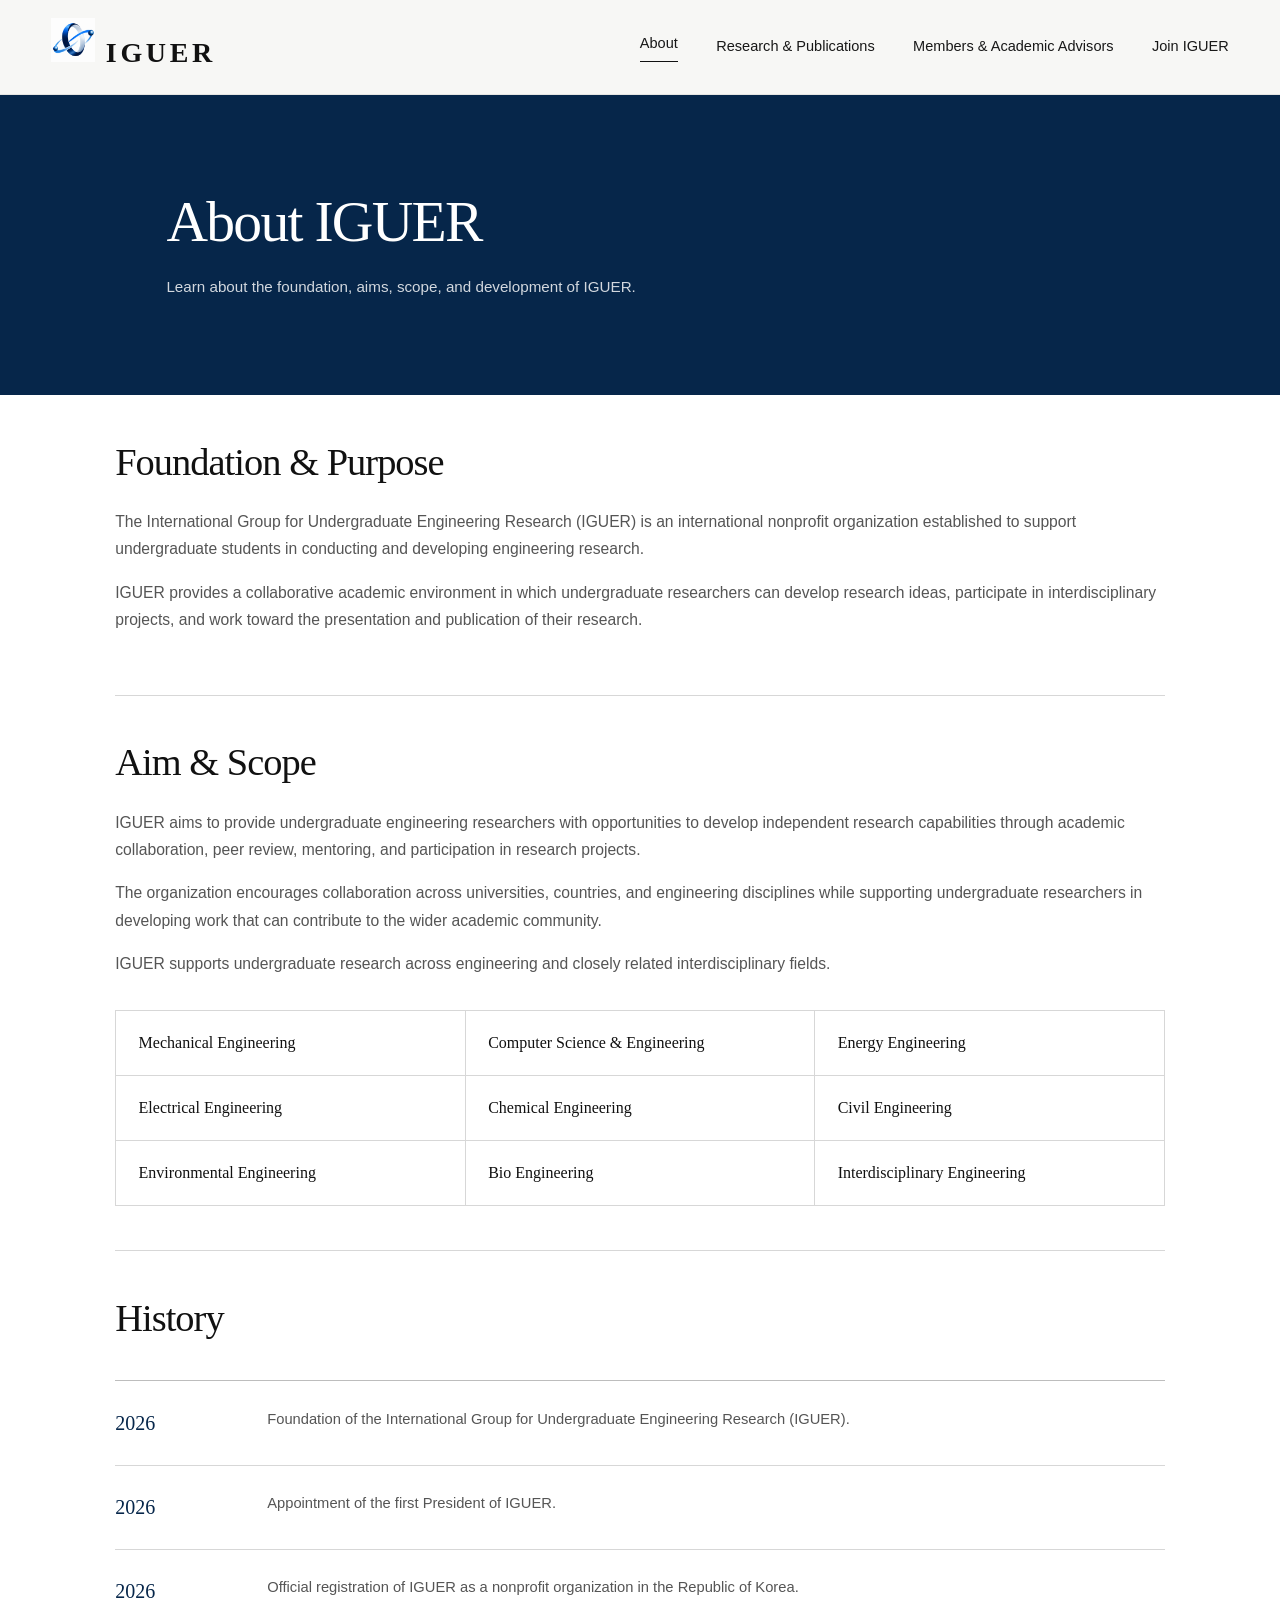
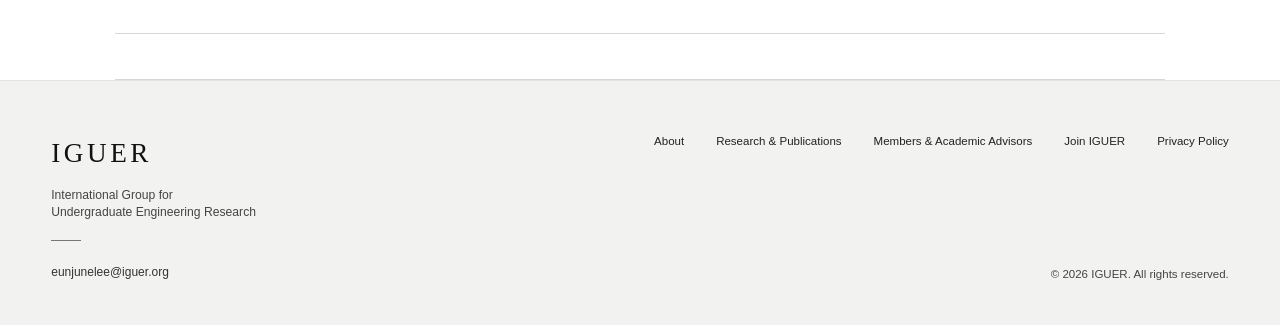
==== commit e4139cdb: "Update about.html" ====
--- a/about.html
+++ b/about.html
@@ -10,6 +10,7 @@
           content="Learn about the foundation, aims, scope, and history of the International Group for Undergraduate Engineering Research (IGUER).">
 
     <link rel="stylesheet" href="style.css">
+    <link rel="icon" type="image/png" href="assets/iguer-logo.png">
 </head>
 
 <body>
@@ -18,7 +19,16 @@
     <header class="site-header">
         <nav class="navbar">
 
-            <a href="index.html" class="brand">IGUER</a>
+            <a href="index.html" class="brand">
+                <img
+                    class="brand-logo"
+                    src="assets/iguer-logo.png"
+                    width="44"
+                    height="44"
+                    alt=""
+                >
+                <span>IGUER</span>
+            </a>
 
             <button class="menu-toggle" aria-label="Open navigation menu">
                 <span></span>
--- a/style.css
+++ b/style.css
@@ -315,11 +315,43 @@
     gap: 1rem;
 }
 
+.research-status {
+    margin-bottom: 0.9rem;
+
+    color: #174d78;
+
+    font-size: 0.68rem;
+    font-weight: 600;
+    letter-spacing: 0.08em;
+}
+
 .research h3 {
     font-family: Georgia, "Times New Roman", serif;
     font-size: 1rem;
     font-weight: 400;
     line-height: 1.45;
+}
+
+.research-info {
+    margin-top: 0.35rem;
+
+    font-family: Georgia, "Times New Roman", serif;
+    font-size: 0.9rem;
+    font-weight: 400;
+    line-height: 1.5;
+
+    color: #555555;
+}
+
+.email {
+   margin-top: 0.5rem;
+
+   font-family: Georgia, "Times New Roman", serif;
+   font-size: 0.9rem;
+   font-weight: 400;
+   line-height: 1.5;
+
+   color: #174d78;
 }
 
 .status {
@@ -1512,6 +1544,34 @@
     flex-shrink: 0;
 }
 
+/* APPLICATION EMAIL NOTICE */
+
+.application-email-notice {
+    margin-top: 2.2rem;
+    padding: 1.2rem 1.4rem;
+
+    background: #f7f7f5;
+    border-left: 3px solid #06264a;
+
+    color: #555555;
+
+    font-size: 0.82rem;
+    line-height: 1.7;
+}
+
+.application-email-notice p {
+    margin: 0 0 0.7rem;
+}
+
+.application-email-notice p:last-child {
+    margin-bottom: 0;
+}
+
+.application-email-notice strong {
+    color: #222222;
+    font-weight: 600;
+}
+
 /* SUBMIT */
 
 .form-submit {
@@ -1572,3 +1632,143 @@
         grid-column: auto;
     }
 }
+
+/* =========================
+   PRIVACY POLICY PAGE
+========================= */
+
+.privacy-page {
+    max-width: 1200px;
+    margin: 0 auto;
+    padding: 4rem 2rem 6rem;
+}
+
+.privacy-section {
+    padding: 0 0 2.5rem;
+    margin-bottom: 2.5rem;
+    border-bottom: 1px solid #d8d8d5;
+}
+
+.privacy-section:last-child {
+    margin-bottom: 0;
+}
+
+.privacy-section h2 {
+    margin: 0 0 1.25rem;
+
+    font-size: 1.25rem;
+    font-weight: 600;
+
+    color: #111111;
+}
+
+.privacy-section h3 {
+    margin: 1.5rem 0 0.6rem;
+
+    font-size: 0.95rem;
+    font-weight: 600;
+
+    color: #222222;
+}
+
+.privacy-section p,
+.privacy-section li {
+    font-size: 0.9rem;
+    line-height: 1.7;
+
+    color: #666666;
+}
+
+.privacy-section p {
+    margin: 0 0 0.8rem;
+}
+
+.privacy-section ul {
+    margin: 0.75rem 0 1rem;
+    padding-left: 1.4rem;
+}
+
+.privacy-section li {
+    margin-bottom: 0.35rem;
+}
+
+.privacy-section a {
+    color: #173f70;
+    text-decoration: none;
+}
+
+.privacy-section a:hover {
+    text-decoration: underline;
+}
+
+.privacy-effective {
+    margin-top: 2rem !important;
+}
+
+
+/* MOBILE */
+
+@media (max-width: 768px) {
+
+    .privacy-page {
+        padding: 3rem 1.25rem 4rem;
+    }
+
+    .privacy-section {
+        padding-bottom: 2rem;
+        margin-bottom: 2rem;
+    }
+
+    .privacy-section h2 {
+        font-size: 1.1rem;
+    }
+
+}
+
+/* ACADEMIC NETWORKS */
+
+.academic-networks .network-row {
+    display: grid;
+    grid-template-columns: minmax(200px, 1fr) minmax(0, 3.5fr);
+    gap: 3rem;
+    padding: 1.5rem 0;
+    border-top: 1px solid #dddddd;
+}
+
+.academic-networks .network-name {
+    font-family: Georgia, "Times New Roman", serif;
+    font-size: 1.2rem;
+    font-weight: 400;
+    line-height: 1.45;
+}
+
+.academic-networks .network-description p {
+    max-width: 850px;
+    color: #4f4f4f;
+    font-size: 0.88rem;
+    line-height: 1.6;
+}
+
+.academic-networks .network-link {
+    display: inline-block;
+    margin-top: 1rem;
+    color: #174d78;
+    font-size: 0.78rem;
+    text-underline-offset: 0.2em;
+}
+
+.academic-networks .network-link:hover {
+    text-decoration-thickness: 2px;
+}
+
+.academic-networks .network-link:focus-visible {
+    outline: 2px solid #174d78;
+    outline-offset: 4px;
+}
+
+@media (max-width: 900px) {
+    .academic-networks .network-row {
+        grid-template-columns: 1fr;
+        gap: 1rem;
+    }
+}
